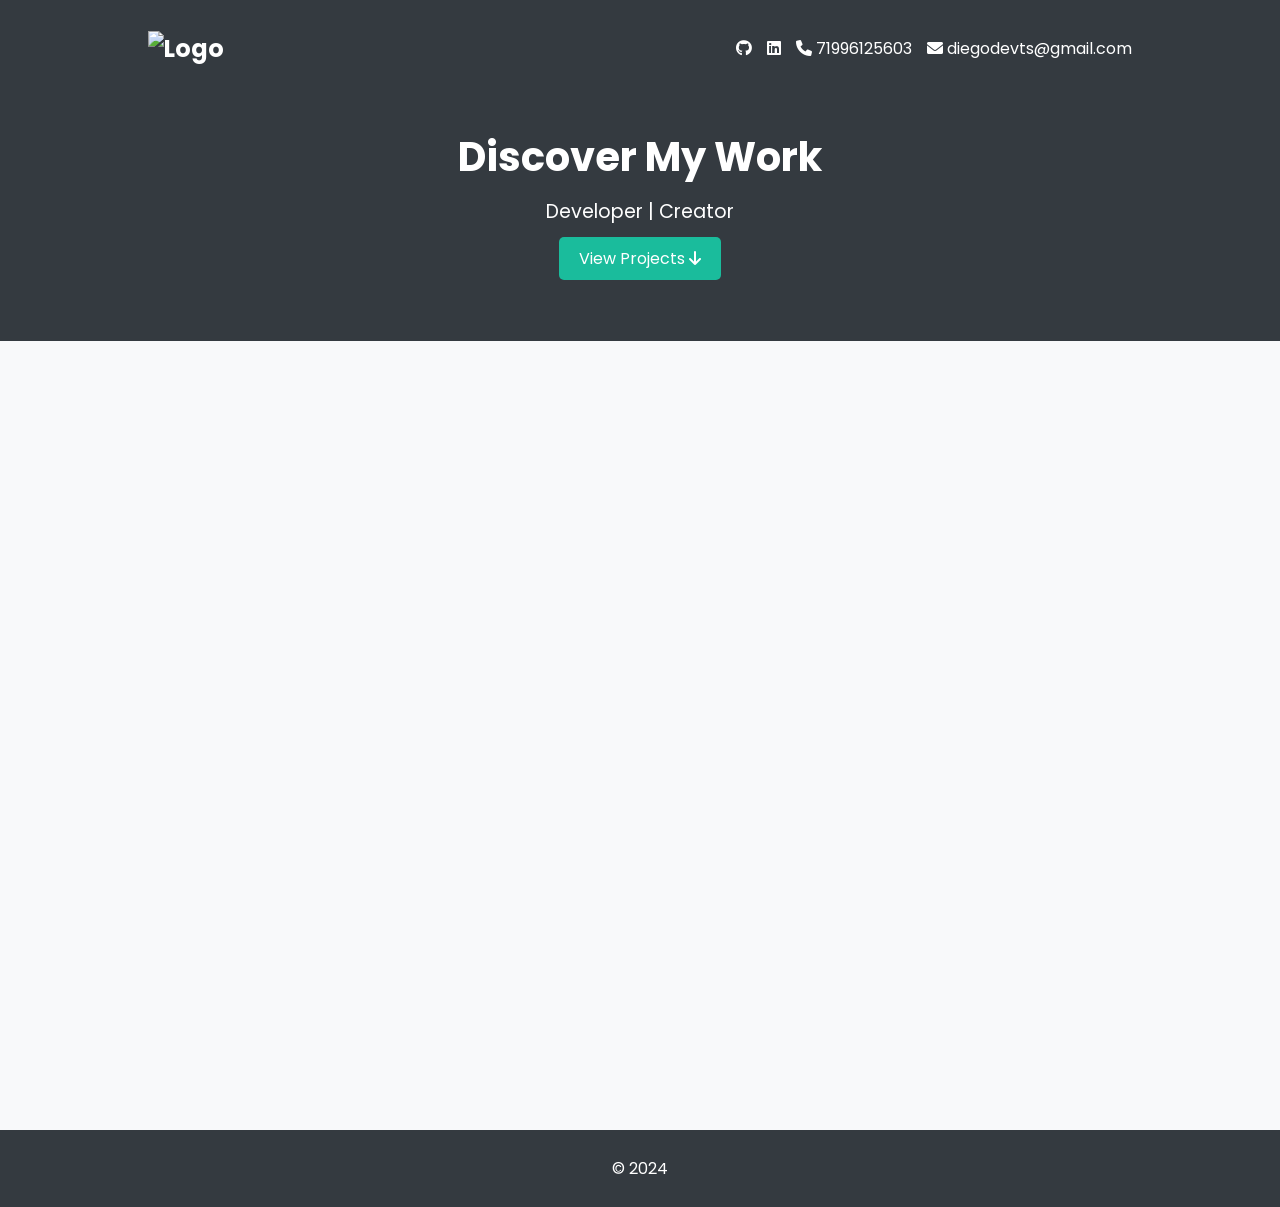
==== index.html @ 3b73f774 "Update index.html" ====
<!DOCTYPE html>
<html lang="en">
<head>
    <meta charset="UTF-8">
    <meta name="viewport" content="width=device-width, initial-scale=1.0">
    <title>Custom Portfolio</title>
    <link rel="stylesheet" href="styles.css">
    <link rel="stylesheet" href="https://cdnjs.cloudflare.com/ajax/libs/font-awesome/6.0.0-beta3/css/all.min.css">
    <link href="https://fonts.googleapis.com/css2?family=Poppins:wght@400;600&display=swap" rel="stylesheet">
</head>
<body>
    <header>
        <div class="container">
            <nav>
                <div class="logo"><img src="logo.png" alt="Logo"></div>
                <ul>
                    <li><a href="https://github.com/diegodevts"><i class="fab fa-github"></i></a></li>
                    <li><a href="https://linkedin.com/in/diegodev-ts"><i class="fab fa-linkedin"></i></a></li>
                    <li><i class="fas fa-phone"></i><span> 71996125603</span></li>
                    <li><i class="fas fa-envelope"></i><span> diegodevts@gmail.com</span></li>
                </ul>
            </nav>
            <div class="header-content">
                <h1>Discover My Work</h1>
                <p>Developer | Creator</p>
                <a href="#projects" id="viewProjects" class="btn">View Projects <i class="fas fa-arrow-down"></i></a>
            </div>
        </div>
    </header>
    <section id="projects" class="section">
        <div class="container">
            <h2>Projects</h2>
            <div class="projects-list">
                <div class="project">
                    <h3>Project One</h3>
                    <p>Brief description of the project.</p>
                </div>
                <div class="project">
                    <h3>Project Two</h3>
                    <p>Brief description of the project.</p>
                </div>
                <div class="project">
                    <h3>Project Three</h3>
                    <p>Brief description of the project.</p>
                </div>
                <div class="project">
                    <h3>Project Four</h3>
                    <p>Brief description of the project.</p>
                </div>
            </div>
        </div>
    </section>
    <footer>
        <div class="container">
            <p>&copy; 2024 </p>
        </div>
    </footer>
    <script src="script.js"></script>
</body>
</html>
---- styles.css ----
body {
    font-family: 'Poppins', sans-serif;
    margin: 0;
    padding: 0;
    background-color: #f8f9fa;
    color: #333;
}

.projects-list {
    display: flex;
    flex-direction: column;
    gap: 20px;
}

.project {
    background-color: #fff;
    padding: 20px;
    border-radius: 10px;
    box-shadow: 0 4px 8px rgba(0, 0, 0, 0.1);
    transition: transform 0.3s, box-shadow 0.3s;
    cursor: pointer;
}

.project:hover {
    transform: translateY(-10px);
    box-shadow: 0 8px 16px rgba(0, 0, 0, 0.2);
}

.project.visible {
    transform: translateY(0);
}

header {
    background-color: #343a40;
    color: #fff;
    padding: 20px 0;
}

nav {
    display: flex;
    justify-content: space-between;
    align-items: center;
    padding: 0 20px;
}

.logo {
    font-size: 1.5em;
    font-weight: bold;
}

nav ul {
    list-style: none;
    display: flex;
    gap: 15px;
}

nav ul li {
    display: inline;
}

nav ul li a {
    color: #fff;
    text-decoration: none;
    cursor: pointer;
    transition: color 0.3s;
}

nav ul li a:hover {
    color: #1abc9c;
}

.header-content {
    text-align: center;
    padding: 50px 20px;
}

.header-content h1 {
    margin: 0;
    font-size: 2.5em;
}

.header-content p {
    font-size: 1.2em;
    margin: 10px 0 20px;
}

.header-content .btn {
    background-color: #1abc9c;
    color: #fff;
    padding: 10px 20px;
    border: none;
    border-radius: 5px;
    cursor: pointer;
    text-decoration: none;
    font-size: 1em;
    transition: background-color 0.3s, transform 0.3s;
}

.header-content .btn:hover {
    background-color: #16a085;
    transform: scale(1.05);
}

.section {
    padding: 60px 0;
    text-align: center;
}

.container {
    width: 80%;
    margin: 0 auto;
}

h2 {
    font-size: 2em;
    margin-bottom: 20px;
}

.projects-grid {
    display: grid;
    grid-template-columns: repeat(auto-fit, minmax(200px, 1fr));
    gap: 20px;
}

.project {
    background-color: #fff;
    padding: 20px;
    border-radius: 10px;
    box-shadow: 0 4px 8px rgba(0, 0, 0, 0.1);
    transition: transform 0.3s, box-shadow 0.3s;
    cursor: pointer;
}

.project:hover {
    transform: translateY(-10px);
    box-shadow: 0 8px 16px rgba(0, 0, 0, 0.2);
}

.project h3 {
    margin-top: 0;
}

form {
    display: flex;
    flex-direction: column;
    gap: 15px;
    width: 100%;
    max-width: 600px;
    margin: 0 auto;
}

form input,
form textarea {
    padding: 15px;
    border: 1px solid #ccc;
    border-radius: 5px;
    font-size: 1em;
}

form input:focus,
form textarea:focus {
    border-color: #1abc9c;
    outline: none;
    box-shadow: 0 0 5px rgba(26, 188, 156, 0.5);
}

form button {
    padding: 15px;
    background-color: #1abc9c;
    color: #fff;
    border: none;
    border-radius: 5px;
    cursor: pointer;
    font-size: 1em;
    transition: background-color 0.3s, transform 0.3s;
}

form button:hover {
    background-color: #16a085;
    transform: scale(1.05);
}

footer {
    background-color: #343a40;
    color: #fff;
    text-align: center;
    padding: 10px 0;
}

 section {
            opacity: 0;
            transform: translateY(20px);
            transition: opacity 0.5s ease, transform 0.5s ease;
        }

        section.visible {
            opacity: 1;
            transform: translateY(0);
        }
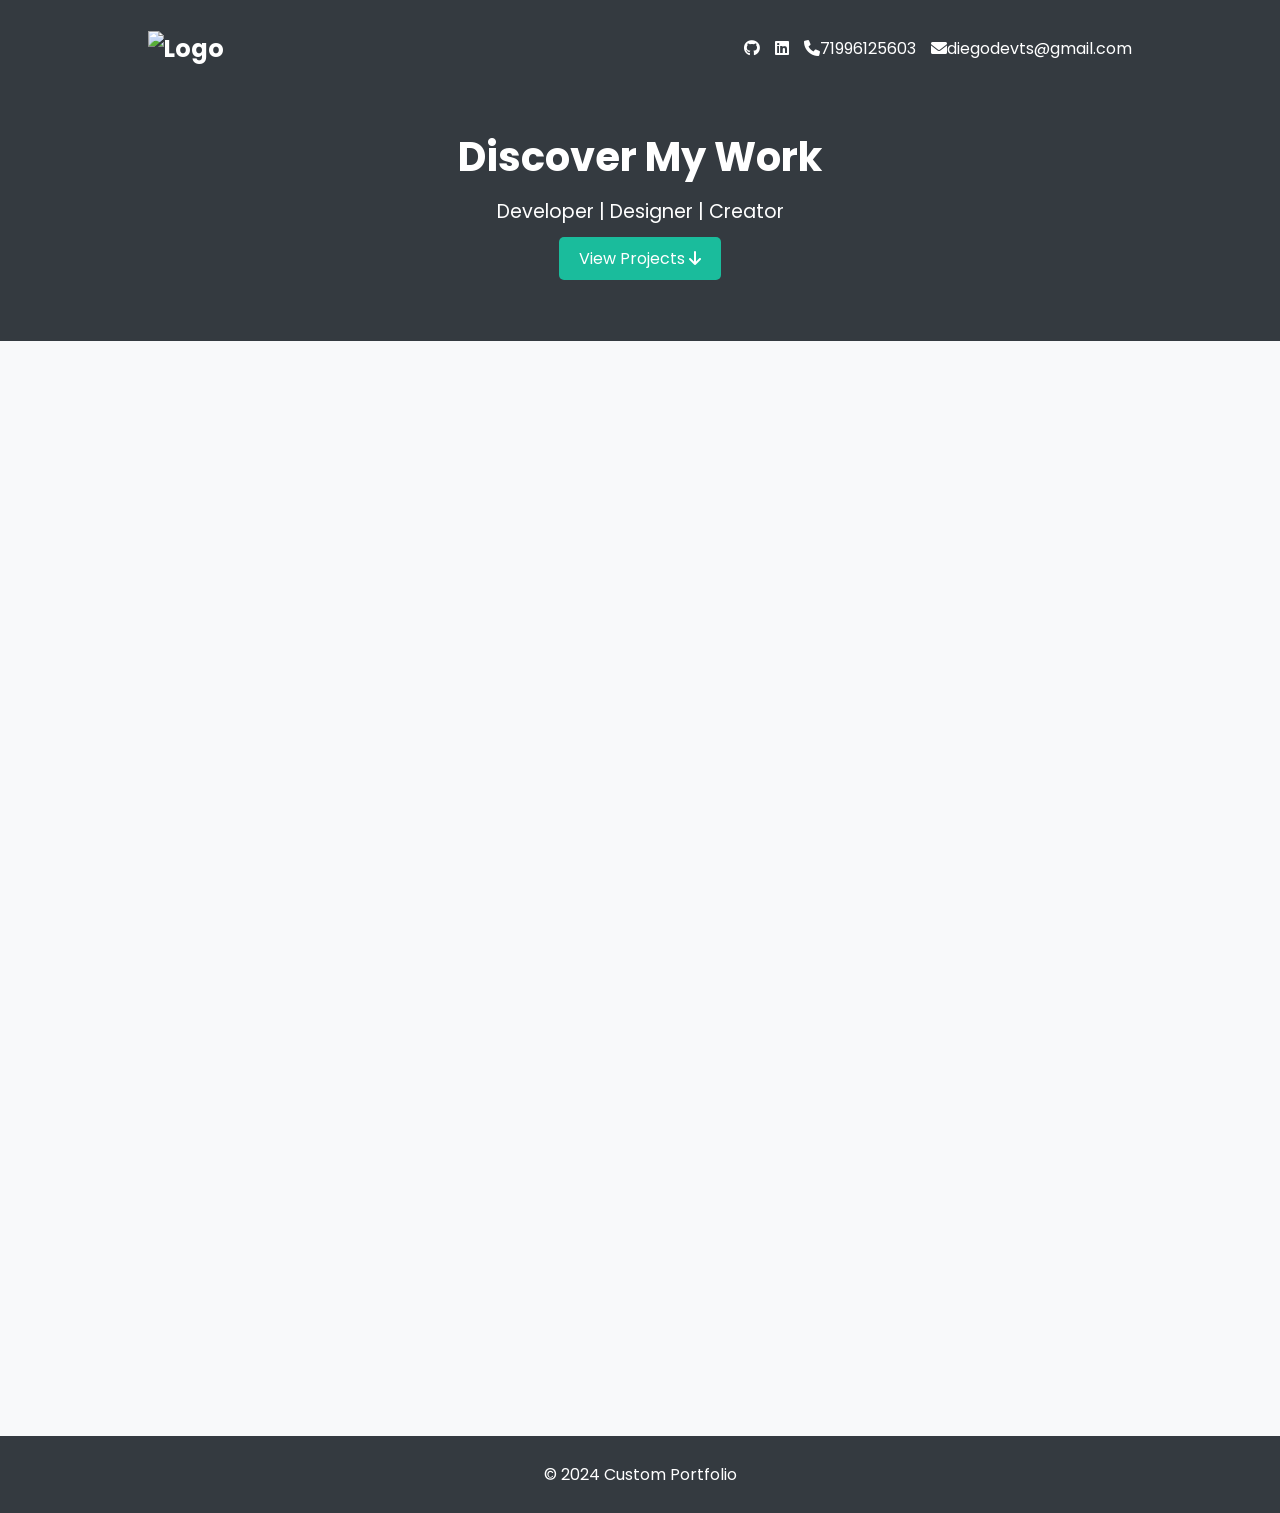
==== commit e4ee7781: "Update index.html" ====
--- a/index.html
+++ b/index.html
@@ -14,19 +14,25 @@
             <nav>
                 <div class="logo"><img src="logo.png" alt="Logo"></div>
                 <ul>
-                    <li><a href="https://github.com/diegodevts"><i class="fab fa-github"></i></a></li>
-                    <li><a href="https://linkedin.com/in/diegodev-ts"><i class="fab fa-linkedin"></i></a></li>
-                    <li><i class="fas fa-phone"></i><span> 71996125603</span></li>
-                    <li><i class="fas fa-envelope"></i><span> diegodevts@gmail.com</span></li>
+                    <li><a href="https://github.com/seu_usuario"><i class="fab fa-github"></i></a></li>
+                    <li><a href="https://linkedin.com/in/seu_perfil"><i class="fab fa-linkedin"></i></a></li>
+                    <li><i class="fas fa-phone"></i><span>71996125603</span></li>
+                    <li><i class="fas fa-envelope"></i><span>diegodevts@gmail.com</span></li>
                 </ul>
             </nav>
             <div class="header-content">
                 <h1>Discover My Work</h1>
-                <p>Developer | Creator</p>
+                <p>Developer | Designer | Creator</p>
                 <a href="#projects" id="viewProjects" class="btn">View Projects <i class="fas fa-arrow-down"></i></a>
             </div>
         </div>
     </header>
+    <section id="about" class="section">
+        <div class="container">
+            <h2>About Me</h2>
+            <p>I am a passionate fullstack developer, proficient in both front-end and back-end technologies. With a keen eye for design and a love for problem-solving, I strive to create seamless and user-friendly web applications. My goal is to continuously expand my skill set and deliver innovative solutions that make a positive impact.</p>
+        </div>
+    </section>
     <section id="projects" class="section">
         <div class="container">
             <h2>Projects</h2>
@@ -52,7 +58,7 @@
     </section>
     <footer>
         <div class="container">
-            <p>&copy; 2024 </p>
+            <p>&copy; 2024 Custom Portfolio</p>
         </div>
     </footer>
     <script src="script.js"></script>
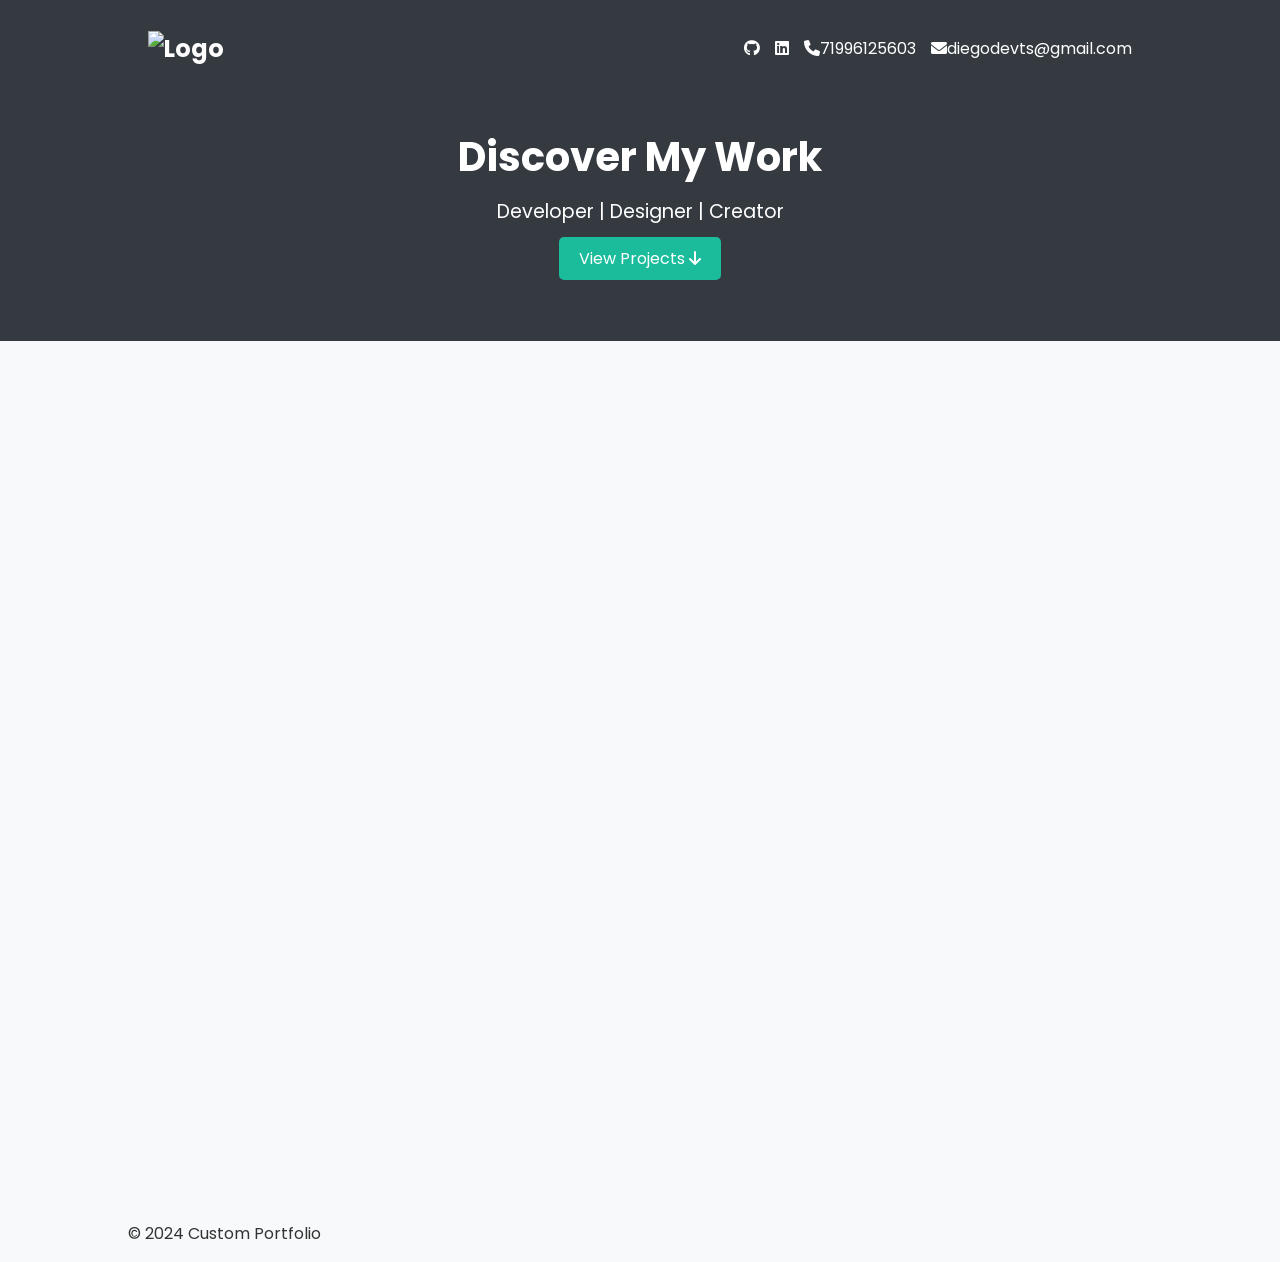
==== commit c162f8f1: "Update index.html" ====
--- a/index.html
+++ b/index.html
@@ -27,12 +27,6 @@
             </div>
         </div>
     </header>
-    <section id="about" class="section">
-        <div class="container">
-            <h2>About Me</h2>
-            <p>I am a passionate fullstack developer, proficient in both front-end and back-end technologies. With a keen eye for design and a love for problem-solving, I strive to create seamless and user-friendly web applications. My goal is to continuously expand my skill set and deliver innovative solutions that make a positive impact.</p>
-        </div>
-    </section>
     <section id="projects" class="section">
         <div class="container">
             <h2>Projects</h2>
--- a/styles.css
+++ b/styles.css
@@ -104,6 +104,14 @@
 .section {
     padding: 60px 0;
     text-align: center;
+    opacity: 0;
+    transform: translateY(20px);
+    transition: opacity 0.5s ease, transform 0.5s ease;
+}
+
+.section.visible {
+    opacity: 1;
+    transform: translateY(0);
 }
 
 .container {
@@ -115,85 +123,3 @@
     font-size: 2em;
     margin-bottom: 20px;
 }
-
-.projects-grid {
-    display: grid;
-    grid-template-columns: repeat(auto-fit, minmax(200px, 1fr));
-    gap: 20px;
-}
-
-.project {
-    background-color: #fff;
-    padding: 20px;
-    border-radius: 10px;
-    box-shadow: 0 4px 8px rgba(0, 0, 0, 0.1);
-    transition: transform 0.3s, box-shadow 0.3s;
-    cursor: pointer;
-}
-
-.project:hover {
-    transform: translateY(-10px);
-    box-shadow: 0 8px 16px rgba(0, 0, 0, 0.2);
-}
-
-.project h3 {
-    margin-top: 0;
-}
-
-form {
-    display: flex;
-    flex-direction: column;
-    gap: 15px;
-    width: 100%;
-    max-width: 600px;
-    margin: 0 auto;
-}
-
-form input,
-form textarea {
-    padding: 15px;
-    border: 1px solid #ccc;
-    border-radius: 5px;
-    font-size: 1em;
-}
-
-form input:focus,
-form textarea:focus {
-    border-color: #1abc9c;
-    outline: none;
-    box-shadow: 0 0 5px rgba(26, 188, 156, 0.5);
-}
-
-form button {
-    padding: 15px;
-    background-color: #1abc9c;
-    color: #fff;
-    border: none;
-    border-radius: 5px;
-    cursor: pointer;
-    font-size: 1em;
-    transition: background-color 0.3s, transform 0.3s;
-}
-
-form button:hover {
-    background-color: #16a085;
-    transform: scale(1.05);
-}
-
-footer {
-    background-color: #343a40;
-    color: #fff;
-    text-align: center;
-    padding: 10px 0;
-}
-
- section {
-            opacity: 0;
-            transform: translateY(20px);
-            transition: opacity 0.5s ease, transform 0.5s ease;
-        }
-
-        section.visible {
-            opacity: 1;
-            transform: translateY(0);
-        }
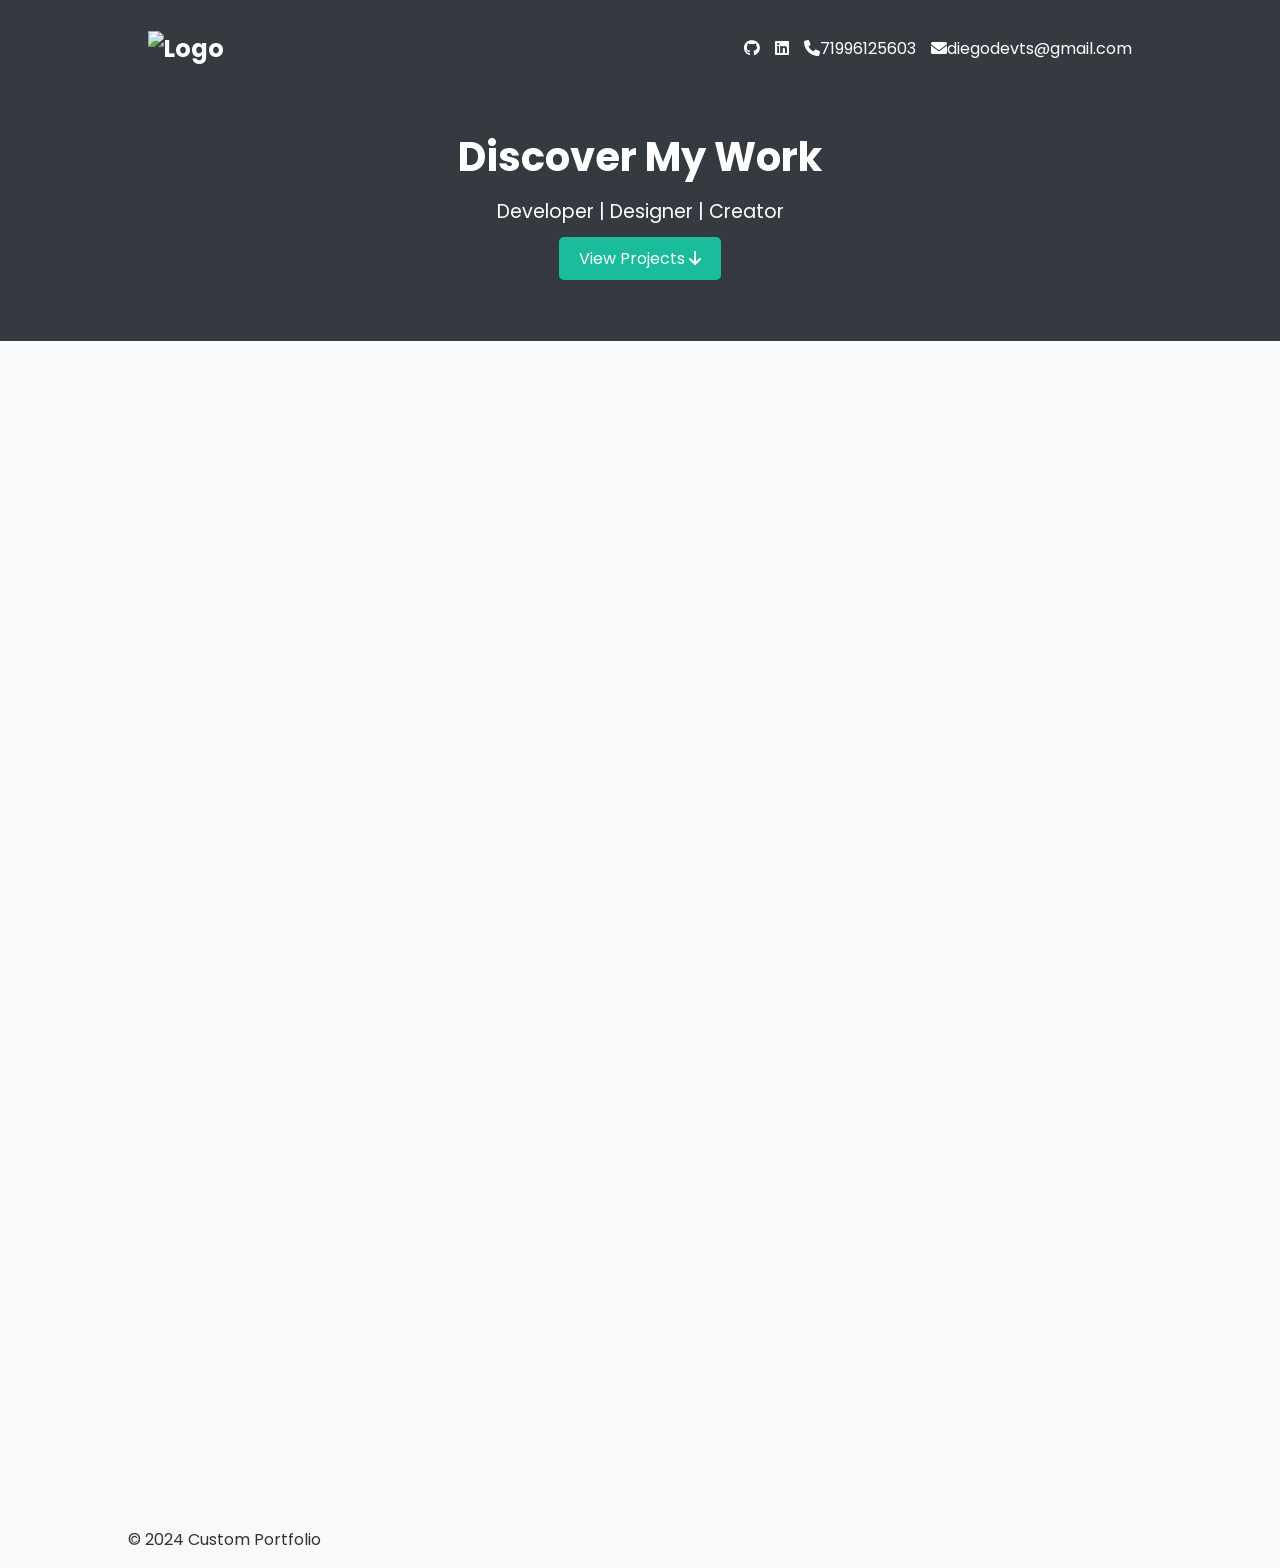
==== commit bd16f4d4: "Update index.html" ====
--- a/index.html
+++ b/index.html
@@ -27,6 +27,12 @@
             </div>
         </div>
     </header>
+    <section id="about" class="section">
+        <div class="container">
+            <h2>About Me</h2>
+            <p>I am a passionate fullstack developer, proficient in both front-end and back-end technologies. With a keen eye for design and a love for problem-solving, I strive to create seamless and user-friendly web applications. My goal is to continuously expand my skill set and deliver innovative solutions that make a positive impact.</p>
+        </div>
+    </section>
     <section id="projects" class="section">
         <div class="container">
             <h2>Projects</h2>
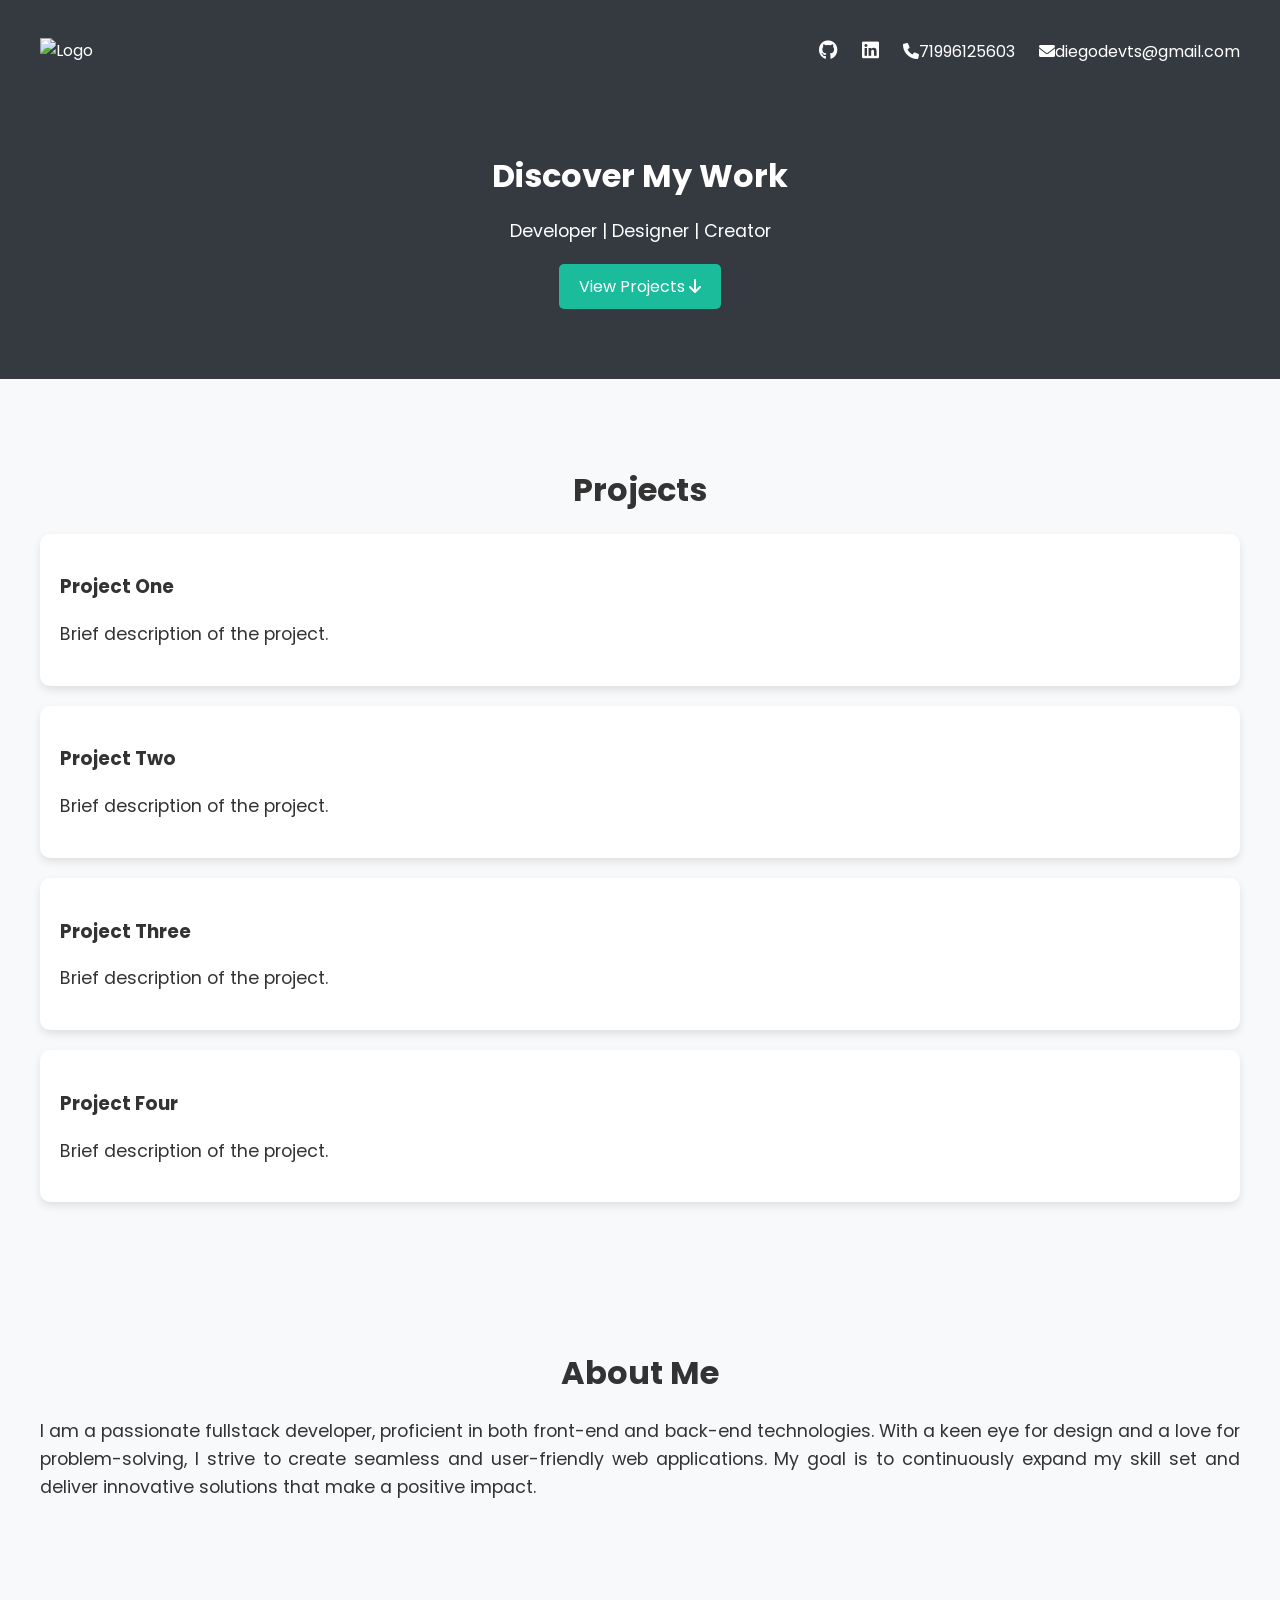
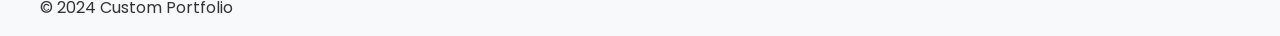
==== commit 92690996: "Update index.html" ====
--- a/index.html
+++ b/index.html
@@ -13,7 +13,7 @@
         <div class="container">
             <nav>
                 <div class="logo"><img src="logo.png" alt="Logo"></div>
-                <ul>
+                <ul class="nav-links">
                     <li><a href="https://github.com/seu_usuario"><i class="fab fa-github"></i></a></li>
                     <li><a href="https://linkedin.com/in/seu_perfil"><i class="fab fa-linkedin"></i></a></li>
                     <li><i class="fas fa-phone"></i><span>71996125603</span></li>
@@ -27,12 +27,6 @@
             </div>
         </div>
     </header>
-    <section id="about" class="section">
-        <div class="container">
-            <h2>About Me</h2>
-            <p>I am a passionate fullstack developer, proficient in both front-end and back-end technologies. With a keen eye for design and a love for problem-solving, I strive to create seamless and user-friendly web applications. My goal is to continuously expand my skill set and deliver innovative solutions that make a positive impact.</p>
-        </div>
-    </section>
     <section id="projects" class="section">
         <div class="container">
             <h2>Projects</h2>
@@ -56,6 +50,12 @@
             </div>
         </div>
     </section>
+    <section id="about" class="section">
+        <div class="container">
+            <h2>About Me</h2>
+            <p>I am a passionate fullstack developer, proficient in both front-end and back-end technologies. With a keen eye for design and a love for problem-solving, I strive to create seamless and user-friendly web applications. My goal is to continuously expand my skill set and deliver innovative solutions that make a positive impact.</p>
+        </div>
+    </section>
     <footer>
         <div class="container">
             <p>&copy; 2024 Custom Portfolio</p>
--- a/styles.css
+++ b/styles.css
@@ -4,6 +4,83 @@
     padding: 0;
     background-color: #f8f9fa;
     color: #333;
+}
+
+.container {
+    max-width: 1200px;
+    margin: 0 auto;
+    padding: 0 20px;
+}
+
+header {
+    background-color: #343a40;
+    color: #fff;
+    padding: 20px 0;
+}
+
+nav {
+    display: flex;
+    justify-content: space-between;
+    align-items: center;
+}
+
+.logo img {
+    width: 50px; /* Ajuste conforme necessário */
+    height: auto;
+}
+
+.nav-links li {
+    display: inline-block;
+    margin-left: 20px;
+}
+
+.nav-links li:first-child {
+    margin-left: 0;
+}
+
+.nav-links a {
+    color: #fff;
+    text-decoration: none;
+    font-size: 1.2em;
+}
+
+.header-content {
+    text-align: center;
+    padding: 50px 0;
+}
+
+.header-content h1 {
+    margin-bottom: 10px;
+}
+
+.header-content p {
+    font-size: 1.1em;
+    margin-bottom: 20px;
+}
+
+.btn {
+    display: inline-block;
+    background-color: #1abc9c;
+    color: #fff;
+    padding: 10px 20px;
+    border-radius: 5px;
+    text-decoration: none;
+}
+
+.section {
+    padding: 60px 0;
+}
+
+.section h2 {
+    font-size: 2em;
+    margin-bottom: 20px;
+    text-align: center;
+}
+
+.section p {
+    font-size: 1.1em;
+    line-height: 1.6;
+    text-align: justify;
 }
 
 .projects-list {
@@ -25,101 +102,3 @@
     transform: translateY(-10px);
     box-shadow: 0 8px 16px rgba(0, 0, 0, 0.2);
 }
-
-.project.visible {
-    transform: translateY(0);
-}
-
-header {
-    background-color: #343a40;
-    color: #fff;
-    padding: 20px 0;
-}
-
-nav {
-    display: flex;
-    justify-content: space-between;
-    align-items: center;
-    padding: 0 20px;
-}
-
-.logo {
-    font-size: 1.5em;
-    font-weight: bold;
-}
-
-nav ul {
-    list-style: none;
-    display: flex;
-    gap: 15px;
-}
-
-nav ul li {
-    display: inline;
-}
-
-nav ul li a {
-    color: #fff;
-    text-decoration: none;
-    cursor: pointer;
-    transition: color 0.3s;
-}
-
-nav ul li a:hover {
-    color: #1abc9c;
-}
-
-.header-content {
-    text-align: center;
-    padding: 50px 20px;
-}
-
-.header-content h1 {
-    margin: 0;
-    font-size: 2.5em;
-}
-
-.header-content p {
-    font-size: 1.2em;
-    margin: 10px 0 20px;
-}
-
-.header-content .btn {
-    background-color: #1abc9c;
-    color: #fff;
-    padding: 10px 20px;
-    border: none;
-    border-radius: 5px;
-    cursor: pointer;
-    text-decoration: none;
-    font-size: 1em;
-    transition: background-color 0.3s, transform 0.3s;
-}
-
-.header-content .btn:hover {
-    background-color: #16a085;
-    transform: scale(1.05);
-}
-
-.section {
-    padding: 60px 0;
-    text-align: center;
-    opacity: 0;
-    transform: translateY(20px);
-    transition: opacity 0.5s ease, transform 0.5s ease;
-}
-
-.section.visible {
-    opacity: 1;
-    transform: translateY(0);
-}
-
-.container {
-    width: 80%;
-    margin: 0 auto;
-}
-
-h2 {
-    font-size: 2em;
-    margin-bottom: 20px;
-}
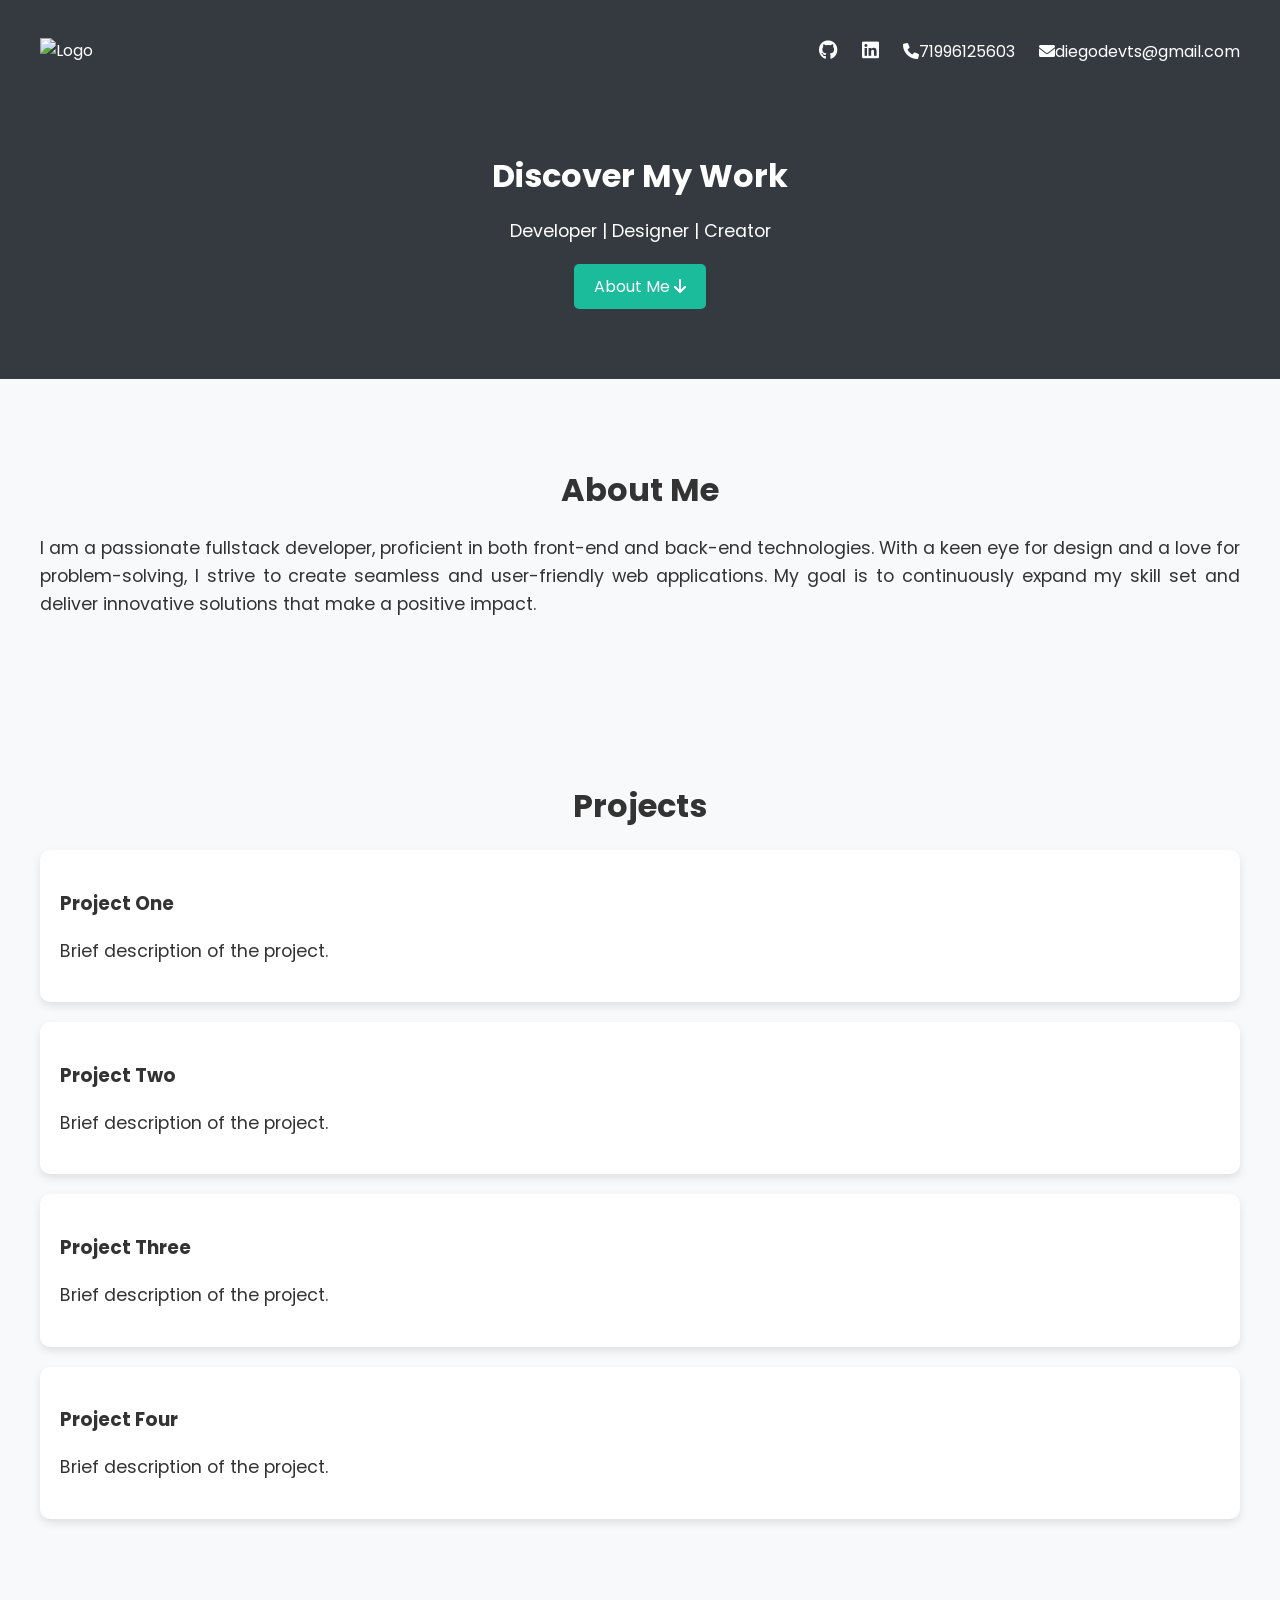
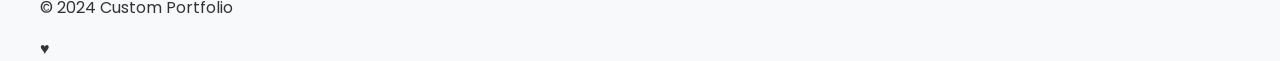
==== commit 280d9592: "Update index.html" ====
--- a/index.html
+++ b/index.html
@@ -23,10 +23,16 @@
             <div class="header-content">
                 <h1>Discover My Work</h1>
                 <p>Developer | Designer | Creator</p>
-                <a href="#projects" id="viewProjects" class="btn">View Projects <i class="fas fa-arrow-down"></i></a>
+                <a href="#about" id="viewAbout" class="btn">About Me <i class="fas fa-arrow-down"></i></a>
             </div>
         </div>
     </header>
+    <section id="about" class="section">
+        <div class="container">
+            <h2>About Me</h2>
+            <p>I am a passionate fullstack developer, proficient in both front-end and back-end technologies. With a keen eye for design and a love for problem-solving, I strive to create seamless and user-friendly web applications. My goal is to continuously expand my skill set and deliver innovative solutions that make a positive impact.</p>
+        </div>
+    </section>
     <section id="projects" class="section">
         <div class="container">
             <h2>Projects</h2>
@@ -50,15 +56,10 @@
             </div>
         </div>
     </section>
-    <section id="about" class="section">
-        <div class="container">
-            <h2>About Me</h2>
-            <p>I am a passionate fullstack developer, proficient in both front-end and back-end technologies. With a keen eye for design and a love for problem-solving, I strive to create seamless and user-friendly web applications. My goal is to continuously expand my skill set and deliver innovative solutions that make a positive impact.</p>
-        </div>
-    </section>
     <footer>
         <div class="container">
             <p>&copy; 2024 Custom Portfolio</p>
+            <div class="decoration">&hearts;</div>
         </div>
     </footer>
     <script src="script.js"></script>
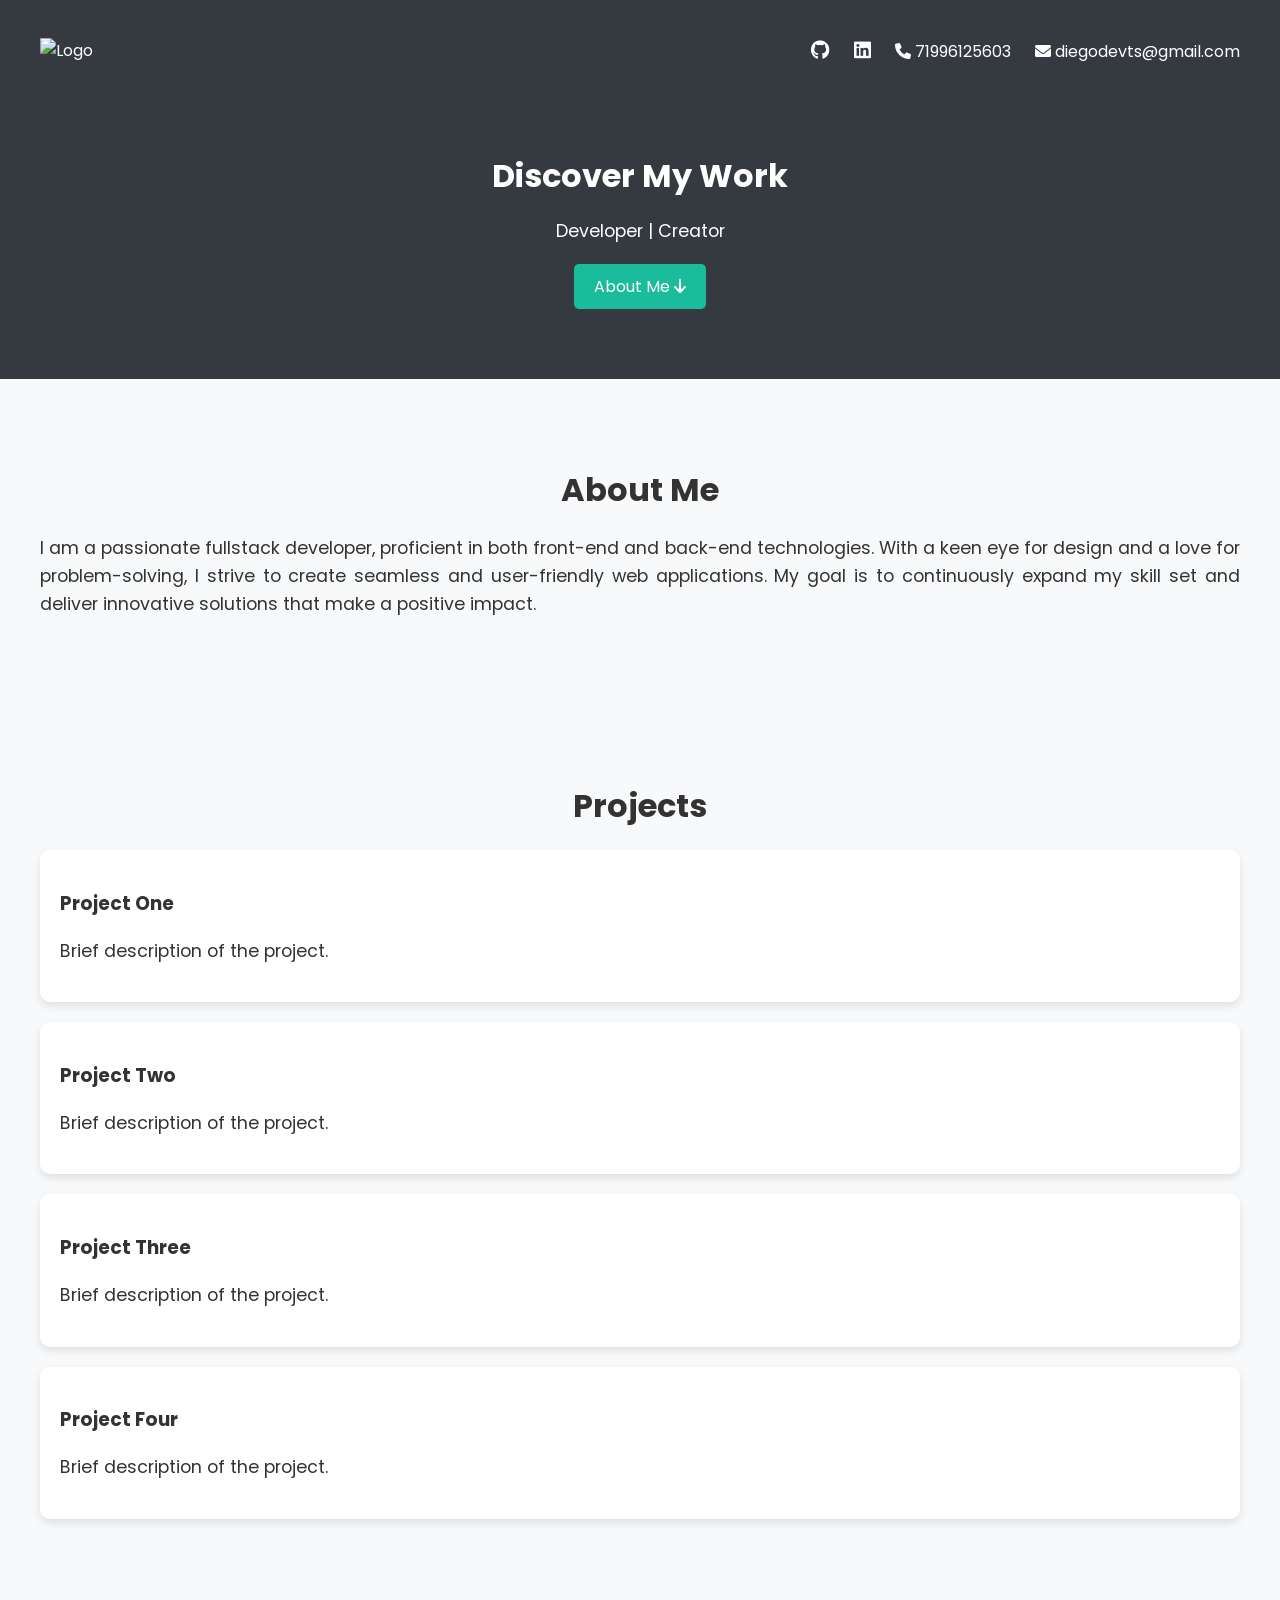
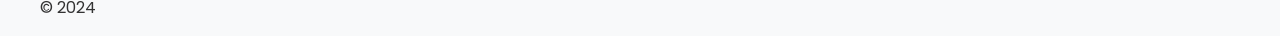
==== commit d2d89a07: "Update index.html" ====
--- a/index.html
+++ b/index.html
@@ -14,15 +14,15 @@
             <nav>
                 <div class="logo"><img src="logo.png" alt="Logo"></div>
                 <ul class="nav-links">
-                    <li><a href="https://github.com/seu_usuario"><i class="fab fa-github"></i></a></li>
-                    <li><a href="https://linkedin.com/in/seu_perfil"><i class="fab fa-linkedin"></i></a></li>
-                    <li><i class="fas fa-phone"></i><span>71996125603</span></li>
-                    <li><i class="fas fa-envelope"></i><span>diegodevts@gmail.com</span></li>
+                    <li><a href="https://github.com/diegodevts"><i class="fab fa-github"></i></a></li>
+                    <li><a href="https://linkedin.com/in/diegodev-ts"><i class="fab fa-linkedin"></i></a></li>
+                    <li><i class="fas fa-phone"></i><span>  71996125603</span></li>
+                    <li><i class="fas fa-envelope"></i><span>  diegodevts@gmail.com</span></li>
                 </ul>
             </nav>
             <div class="header-content">
                 <h1>Discover My Work</h1>
-                <p>Developer | Designer | Creator</p>
+                <p>Developer | Creator</p>
                 <a href="#about" id="viewAbout" class="btn">About Me <i class="fas fa-arrow-down"></i></a>
             </div>
         </div>
@@ -58,8 +58,7 @@
     </section>
     <footer>
         <div class="container">
-            <p>&copy; 2024 Custom Portfolio</p>
-            <div class="decoration">&hearts;</div>
+            <p>&copy; 2024</p>
         </div>
     </footer>
     <script src="script.js"></script>
